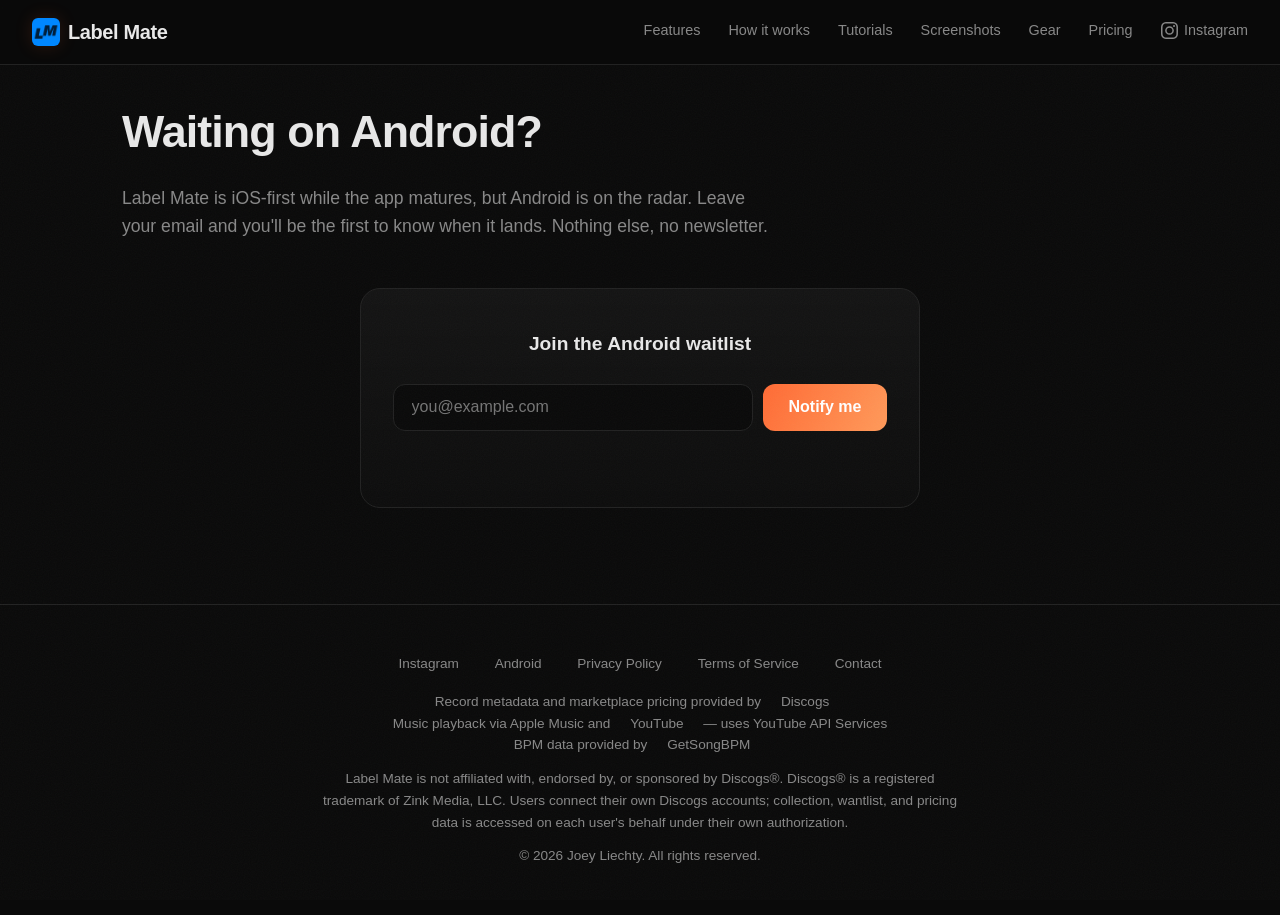
==== android.html @ 849da8e7 "Site: split into pages, add 1.8.8, Instagram clips, robots and sitemap index.html had grown to 60KB " ====
<!DOCTYPE html>
<html lang="en">
<head>
  <meta charset="UTF-8">
  <meta name="viewport" content="width=device-width, initial-scale=1.0">
  <title>Android - Label Mate</title>
  <meta name="description" content="Label Mate is iOS only for now. Join the waitlist to be told when an Android version is coming.">
  <meta property="og:title" content="Android - Label Mate">
  <meta property="og:description" content="Label Mate is iOS only for now. Join the waitlist to be told when an Android version is coming.">
  <meta property="og:type" content="website">
  <link rel="stylesheet" href="styles.css">
</head>
<body>
<nav>
  <a class="nav-brand" href="index.html"><img src="icon.png" alt="" class="nav-icon">Label&nbsp;Mate</a>
  <div class="nav-links">
    <a href="features.html">Features</a>
    <a href="how-it-works.html">How it works</a>
    <a href="tutorials.html">Tutorials</a>
    <a href="screenshots.html">Screenshots</a>
    <a href="gear.html">Gear</a>
    <a href="pricing.html">Pricing</a>
    <a class="nav-ig" href="https://www.instagram.com/labelmateapp/" target="_blank" rel="noopener" aria-label="Label Mate on Instagram"><svg viewBox="0 0 24 24" aria-hidden="true"><path d="M12 2.16c3.2 0 3.58.01 4.85.07 1.17.05 1.8.25 2.23.41.56.22.96.48 1.38.9.42.42.68.82.9 1.38.16.42.36 1.06.41 2.23.06 1.27.07 1.65.07 4.85s-.01 3.58-.07 4.85c-.05 1.17-.25 1.8-.41 2.23-.22.56-.48.96-.9 1.38-.42.42-.82.68-1.38.9-.42.16-1.06.36-2.23.41-1.27.06-1.65.07-4.85.07s-3.58-.01-4.85-.07c-1.17-.05-1.8-.25-2.23-.41-.56-.22-.96-.48-1.38-.9-.42-.42-.68-.82-.9-1.38-.16-.42-.36-1.06-.41-2.23-.06-1.27-.07-1.65-.07-4.85s.01-3.58.07-4.85c.05-1.17.25-1.8.41-2.23.22-.56.48-.96.9-1.38.42-.42.82-.68 1.38-.9.42-.16 1.06-.36 2.23-.41 1.27-.06 1.65-.07 4.85-.07M12 0C8.74 0 8.33.01 7.05.07 5.78.13 4.9.33 4.14.63c-.79.3-1.46.72-2.13 1.38C1.35 2.68.93 3.35.63 4.14.33 4.9.13 5.78.07 7.05.01 8.33 0 8.74 0 12s.01 3.67.07 4.95c.06 1.27.26 2.15.56 2.91.3.79.72 1.46 1.38 2.13.67.66 1.34 1.08 2.13 1.38.76.3 1.64.5 2.91.56C8.33 23.99 8.74 24 12 24s3.67-.01 4.95-.07c1.27-.06 2.15-.26 2.91-.56.79-.3 1.46-.72 2.13-1.38.66-.67 1.08-1.34 1.38-2.13.3-.76.5-1.64.56-2.91.06-1.28.07-1.69.07-4.95s-.01-3.67-.07-4.95c-.06-1.27-.26-2.15-.56-2.91-.3-.79-.72-1.46-1.38-2.13C21.32 1.35 20.65.93 19.86.63 19.1.33 18.22.13 16.95.07 15.67.01 15.26 0 12 0z"/><path d="M12 5.84A6.16 6.16 0 1 0 18.16 12 6.16 6.16 0 0 0 12 5.84zM12 16a4 4 0 1 1 4-4 4 4 0 0 1-4 4z"/><circle cx="18.41" cy="5.59" r="1.44"/></svg><span>Instagram</span></a>
  </div>
</nav>
<section id="android">
  <h2>Waiting on Android?</h2>
  <p>Label Mate is iOS-first while the app matures, but Android is on the radar. Leave your email and you'll be the first to know when it lands. Nothing else, no newsletter.</p>
  <div class="waitlist-card">
    <div class="waitlist-head">
      <h3 style="font-size: 1.2rem; font-weight: 700;">Join the Android waitlist</h3>
      <span class="waitlist-count" id="waitlist-count" hidden></span>
    </div>
    <form class="waitlist-form" id="waitlist-form" novalidate>
      <input type="email" id="waitlist-email" name="email" placeholder="you@example.com"
             autocomplete="email" inputmode="email" required aria-label="Email address">
      <button type="submit" id="waitlist-submit">Notify me</button>
    </form>
    <div class="waitlist-status" id="waitlist-status" role="status"></div>
  </div>
</section>
<footer id="site-footer">
  <div class="footer-links">
    <a href="https://www.instagram.com/labelmateapp/" target="_blank" rel="noopener">Instagram</a>
    <a href="android.html">Android</a>
    <a href="privacy.html">Privacy Policy</a>
    <a href="terms.html">Terms of Service</a>
    <a href="mailto:joeyliechty@gmail.com">Contact</a>
  </div>
  <p>Record metadata and marketplace pricing provided by <a href="https://www.discogs.com" target="_blank" rel="noopener">Discogs</a></p>
  <p>Music playback via Apple&nbsp;Music and <a href="https://www.youtube.com" target="_blank" rel="noopener">YouTube</a> — uses YouTube API Services</p>
  <p>BPM data provided by <a href="https://getsongbpm.com" target="_blank" rel="noopener">GetSongBPM</a></p>
  <p style="max-width: 640px; margin: 0.75rem auto 0;">Label Mate is not affiliated with, endorsed by, or sponsored by Discogs&reg;. Discogs&reg; is a registered trademark of Zink Media, LLC. Users connect their own Discogs accounts; collection, wantlist, and pricing data is accessed on each user's behalf under their own authorization.</p>
  <p style="margin-top: 0.75rem;">&copy; 2026 Joey Liechty. All rights reserved.</p>
</footer>
<script src="site.js"></script>
</body>
</html>
---- styles.css ----
:root {
      --bg: #0a0a0a;
      --surface: #141414;
      --border: #222;
      --text: #e8e8e8;
      --text-muted: #888;
      --accent: #ff6b35;
      --accent-glow: rgba(255, 107, 53, 0.15);
    }

    * { margin: 0; padding: 0; box-sizing: border-box; }

    body {
      font-family: -apple-system, BlinkMacSystemFont, 'SF Pro Display', 'Segoe UI', Roboto, sans-serif;
      background: var(--bg);
      color: var(--text);
      line-height: 1.6;
      -webkit-font-smoothing: antialiased;
    }

    /* Nav */
    nav {
      position: fixed;
      top: 0;
      width: 100%;
      padding: 1rem 2rem;
      background: rgba(10, 10, 10, 0.85);
      backdrop-filter: blur(20px);
      -webkit-backdrop-filter: blur(20px);
      border-bottom: 1px solid var(--border);
      z-index: 100;
      display: flex;
      justify-content: space-between;
      align-items: center;
    }

    .nav-brand {
      font-size: 1.25rem;
      font-weight: 700;
      letter-spacing: -0.02em;
      display: flex;
      align-items: center;
      gap: 0.5rem;
    }

    .nav-icon {
      width: 28px;
      height: 28px;
      border-radius: 6px;
    }

    .nav-links a {
      color: var(--text-muted);
      text-decoration: none;
      margin-left: 2rem;
      font-size: 0.9rem;
      transition: color 0.2s;
    }

    .nav-links a:hover { color: var(--text); }

    /* Hero */
    .hero {
      min-height: 100vh;
      display: flex;
      flex-direction: column;
      align-items: center;
      justify-content: center;
      text-align: center;
      padding: 6rem 2rem 4rem;
      background:
        radial-gradient(ellipse at 50% 0%, var(--accent-glow) 0%, transparent 60%),
        var(--bg);
    }

    .hero-icon {
      width: 120px;
      height: 120px;
      border-radius: 26px;
      margin-bottom: 2rem;
      box-shadow: 0 8px 32px rgba(0,0,0,0.4);
    }

    .hero h1 {
      font-size: clamp(2.5rem, 6vw, 4.5rem);
      font-weight: 800;
      letter-spacing: -0.03em;
      line-height: 1.1;
      margin-bottom: 1.5rem;
    }

    .hero h1 span { color: var(--accent); }

    .hero p {
      font-size: clamp(1.1rem, 2.5vw, 1.35rem);
      color: var(--text-muted);
      max-width: 600px;
      margin-bottom: 2.5rem;
    }

    .cta-group {
      display: flex;
      gap: 1rem;
      flex-wrap: wrap;
      justify-content: center;
    }

    .cta {
      display: inline-flex;
      align-items: center;
      gap: 0.5rem;
      padding: 0.9rem 2rem;
      border-radius: 12px;
      font-size: 1rem;
      font-weight: 600;
      text-decoration: none;
      transition: transform 0.2s, box-shadow 0.2s;
    }

    .cta:hover { transform: translateY(-2px); }

    .cta-primary {
      background: var(--accent);
      color: #fff;
      box-shadow: 0 4px 20px rgba(255, 107, 53, 0.3);
    }

    .cta-primary:hover {
      box-shadow: 0 6px 28px rgba(255, 107, 53, 0.45);
    }

    .cta-secondary {
      background: var(--surface);
      color: var(--text);
      border: 1px solid var(--border);
    }

    /* Sections */
    section {
      padding: 6rem 2rem;
      max-width: 1100px;
      margin: 0 auto;
    }

    .section-label {
      text-transform: uppercase;
      font-size: 0.8rem;
      font-weight: 700;
      letter-spacing: 0.1em;
      color: var(--accent);
      margin-bottom: 0.75rem;
    }

    section h2 {
      font-size: clamp(1.8rem, 4vw, 2.8rem);
      font-weight: 700;
      letter-spacing: -0.02em;
      margin-bottom: 1rem;
    }

    section > p {
      color: var(--text-muted);
      font-size: 1.1rem;
      max-width: 650px;
      margin-bottom: 3rem;
    }

    /* Feature grid */
    .features {
      display: grid;
      grid-template-columns: repeat(auto-fit, minmax(300px, 1fr));
      gap: 1.5rem;
    }

    .feature-card {
      background: var(--surface);
      border: 1px solid var(--border);
      border-radius: 16px;
      padding: 2rem;
      transition: border-color 0.2s;
    }

    .feature-card:hover { border-color: #333; }

    .feature-icon {
      font-size: 1.75rem;
      margin-bottom: 1rem;
    }

    .feature-card h3 {
      font-size: 1.15rem;
      font-weight: 600;
      margin-bottom: 0.5rem;
    }

    .feature-card p {
      color: var(--text-muted);
      font-size: 0.95rem;
    }

    /* Pricing */
    .pricing-cards {
      display: grid;
      grid-template-columns: repeat(auto-fit, minmax(280px, 1fr));
      gap: 1.5rem;
      max-width: 700px;
    }

    .pricing-card {
      background: var(--surface);
      border: 1px solid var(--border);
      border-radius: 16px;
      padding: 2.5rem 2rem;
    }

    .pricing-card.featured {
      border-color: var(--accent);
      box-shadow: 0 0 40px var(--accent-glow);
    }

    .pricing-card h3 {
      font-size: 1.3rem;
      font-weight: 700;
      margin-bottom: 0.5rem;
    }

    .pricing-card .price {
      font-size: 2.5rem;
      font-weight: 800;
      letter-spacing: -0.03em;
    }

    .pricing-card .price span {
      font-size: 1rem;
      font-weight: 400;
      color: var(--text-muted);
    }

    .pricing-card ul {
      list-style: none;
      margin-top: 1.5rem;
    }

    .pricing-card li {
      padding: 0.4rem 0;
      color: var(--text-muted);
      font-size: 0.95rem;
    }

    .pricing-card li::before {
      content: "\2713 ";
      color: var(--accent);
      font-weight: 700;
    }

    /* Footer */
    footer {
      border-top: 1px solid var(--border);
      padding: 3rem 2rem;
      text-align: center;
      color: var(--text-muted);
      font-size: 0.85rem;
    }

    footer a {
      color: var(--text-muted);
      text-decoration: none;
      margin: 0 1rem;
      transition: color 0.2s;
    }

    footer a:hover { color: var(--text); }

    footer .footer-links { margin-bottom: 1rem; }

    /* Responsive */
    @media (max-width: 600px) {
      nav { padding: 0.75rem 1rem; }
      .nav-links a { margin-left: 1rem; font-size: 0.8rem; }
      section { padding: 4rem 1.25rem; }
      .hero { padding: 5rem 1.25rem 3rem; }
      .hero-icon { width: 90px; height: 90px; border-radius: 20px; }
    }
    /* ============================================================
       Visual polish: "wow" layer (overrides the rules above)
       ============================================================ */
    :root {
      --accent-2: #ff9a5a;
      --accent-3: #ffd23f;
    }

    html { scroll-behavior: smooth; }
    section[id], #how, #features, #pricing { scroll-margin-top: 90px; }

    /* Film grain over the whole page */
    body::after {
      content: "";
      position: fixed;
      inset: 0;
      z-index: 2;
      pointer-events: none;
      opacity: 0.035;
      background-image: url("data:image/svg+xml,%3Csvg xmlns='http://www.w3.org/2000/svg' width='140' height='140'%3E%3Cfilter id='n'%3E%3CfeTurbulence type='fractalNoise' baseFrequency='0.85' numOctaves='2' stitchTiles='stitch'/%3E%3C/filter%3E%3Crect width='100%25' height='100%25' filter='url(%23n)'/%3E%3C/svg%3E");
    }

    /* Sticky nav reacts to scroll */
    nav { transition: background 0.3s, box-shadow 0.3s; }
    nav.scrolled {
      background: rgba(10, 10, 10, 0.92);
      box-shadow: 0 10px 40px rgba(0, 0, 0, 0.55);
    }
    .nav-icon { box-shadow: 0 0 18px var(--accent-glow); }

    /* Hero: animated aurora background */
    .hero { position: relative; overflow: hidden; }
    .hero::before, .hero::after {
      content: "";
      position: absolute;
      border-radius: 50%;
      filter: blur(90px);
      z-index: 0;
      mix-blend-mode: screen;
      pointer-events: none;
    }
    .hero::before {
      width: 540px; height: 540px;
      left: -140px; top: -120px;
      background: radial-gradient(circle, rgba(255, 107, 53, 0.55), transparent 70%);
      animation: drift1 19s ease-in-out infinite alternate;
    }
    .hero::after {
      width: 520px; height: 520px;
      right: -160px; top: 30px;
      background: radial-gradient(circle, rgba(120, 90, 255, 0.32), transparent 70%);
      animation: drift2 23s ease-in-out infinite alternate;
    }
    .hero > * { position: relative; z-index: 1; }
    @keyframes drift1 { to { transform: translate(130px, 90px) scale(1.18); } }
    @keyframes drift2 { to { transform: translate(-110px, 70px) scale(1.12); } }

    /* Hero: vinyl record with the app icon as the label */
    .hero-visual {
      position: relative;
      width: clamp(190px, 42vw, 280px);
      aspect-ratio: 1;
      margin: 0 auto 2.5rem;
      animation: pop 1s cubic-bezier(0.2, 0.8, 0.2, 1) both;
    }
    .vinyl {
      width: 100%; height: 100%;
      border-radius: 50%;
      background:
        repeating-radial-gradient(circle at 50% 50%, rgba(255,255,255,0.05) 0 1px, rgba(0,0,0,0) 1px 4px),
        radial-gradient(circle at 50% 50%, #1c1c1c 0%, #0c0c0c 60%, #050505 100%);
      box-shadow:
        0 30px 80px rgba(0, 0, 0, 0.7),
        0 0 0 1px rgba(255, 255, 255, 0.04),
        inset 0 0 70px rgba(0, 0, 0, 0.85);
      position: relative;
    }
    .vinyl::before {
      content: "";
      position: absolute; inset: 0;
      border-radius: 50%;
      background: conic-gradient(from 0deg, transparent 0 42%, rgba(255, 255, 255, 0.14) 50%, transparent 58% 100%);
      mix-blend-mode: screen;
    }
    .vinyl-label {
      position: absolute; inset: 31%;
      border-radius: 50%;
      overflow: hidden;
      box-shadow: 0 0 0 5px rgba(0, 0, 0, 0.55), 0 12px 30px rgba(0, 0, 0, 0.5);
    }
    .vinyl-label img { width: 100%; height: 100%; object-fit: cover; display: block; }
    .vinyl-glow {
      position: absolute; inset: -28px;
      border-radius: 50%;
      z-index: -1;
      background: radial-gradient(circle, var(--accent-glow), transparent 70%);
      filter: blur(22px);
      animation: pulse 4s ease-in-out infinite;
    }
    @keyframes pulse { 0%, 100% { opacity: 0.55; } 50% { opacity: 1; } }
    @keyframes pop { from { opacity: 0; transform: scale(0.85); } to { opacity: 1; transform: none; } }

    /* Hero eyebrow pill */
    .hero-eyebrow {
      display: inline-flex;
      align-items: center;
      gap: 0.5rem;
      font-size: 0.8rem;
      font-weight: 600;
      color: var(--text);
      text-decoration: none;
      padding: 0.4rem 0.95rem;
      border-radius: 999px;
      border: 1px solid var(--border);
      background: rgba(255, 255, 255, 0.03);
      -webkit-backdrop-filter: blur(10px);
      backdrop-filter: blur(10px);
      margin-bottom: 1.75rem;
      transition: border-color 0.2s, transform 0.2s;
    }
    .hero-eyebrow:hover { border-color: var(--accent); transform: translateY(-1px); }
    .hero-eyebrow .dot {
      width: 7px; height: 7px;
      border-radius: 50%;
      background: var(--accent);
      box-shadow: 0 0 10px var(--accent);
      animation: pulse 2s ease-in-out infinite;
    }

    /* Gradient hero accent + entrance */
    .hero h1 span {
      background: linear-gradient(120deg, var(--accent), var(--accent-2) 55%, var(--accent-3));
      -webkit-background-clip: text;
      background-clip: text;
      color: transparent;
      -webkit-text-fill-color: transparent;
    }
    .hero h1 span.hero-blue {
      background: linear-gradient(120deg, #4facfe, #3a7bd5 55%, #00d2ff);
      -webkit-background-clip: text;
      background-clip: text;
    }
    .hero-eyebrow, .hero h1, .hero p, .cta-group {
      animation: rise 0.85s cubic-bezier(0.2, 0.7, 0.2, 1) both;
    }
    .hero h1 { animation-delay: 0.08s; }
    .hero p { animation-delay: 0.16s; }
    .cta-group { animation-delay: 0.24s; }
    @keyframes rise { from { opacity: 0; transform: translateY(22px); } to { opacity: 1; transform: none; } }

    /* Gradient primary CTA */
    .cta-primary { background: linear-gradient(120deg, var(--accent), var(--accent-2)); }

    /* Glass feature cards */
    .feature-card {
      background: linear-gradient(180deg, rgba(255, 255, 255, 0.035), rgba(255, 255, 255, 0.012));
      -webkit-backdrop-filter: blur(8px);
      backdrop-filter: blur(8px);
      position: relative;
      overflow: hidden;
      transition: transform 0.28s ease, border-color 0.28s ease, box-shadow 0.28s ease;
    }
    .feature-card:hover {
      transform: translateY(-6px);
      box-shadow: 0 22px 50px rgba(0, 0, 0, 0.5);
    }
    .feature-icon { display: inline-block; transition: transform 0.28s ease; }
    .feature-card:hover .feature-icon { transform: scale(1.14) rotate(-4deg); }

    /* Milk crate of records — drawn, because no emoji is a record crate.
       Sized to sit on the same baseline as the emoji icons beside it. */
    .crate-glyph { width: 1.9rem; height: 1.9rem; vertical-align: -0.15em; }
    .tutorial summary .crate-glyph { width: 1.15rem; height: 1.15rem; vertical-align: -0.18em; margin-right: 0.15rem; }

    /* Waterfall step badges */
    #how .feature-icon {
      display: inline-flex;
      align-items: center;
      justify-content: center;
      width: 46px; height: 46px;
      border-radius: 50%;
      background: linear-gradient(135deg, var(--accent), var(--accent-2));
      color: #fff !important;
      font-size: 1.2rem;
      box-shadow: 0 8px 22px var(--accent-glow);
    }
    #how .feature-card:hover .feature-icon { transform: scale(1.1) rotate(0deg); }

    /* Pricing: featured ribbon + lift */
    .pricing-card.featured { position: relative; transform: scale(1.03); }
    .pricing-card.featured::before {
      content: "Most popular";
      position: absolute;
      top: -12px; left: 50%;
      transform: translateX(-50%);
      background: linear-gradient(120deg, var(--accent), var(--accent-2));
      color: #fff;
      font-size: 0.68rem;
      font-weight: 700;
      letter-spacing: 0.06em;
      text-transform: uppercase;
      padding: 0.32rem 0.85rem;
      border-radius: 999px;
      white-space: nowrap;
      box-shadow: 0 8px 22px var(--accent-glow);
    }

    /* Scroll-reveal */
    .pre-reveal {
      opacity: 0;
      transform: translateY(28px);
      transition: opacity 0.7s cubic-bezier(0.2, 0.7, 0.2, 1), transform 0.7s cubic-bezier(0.2, 0.7, 0.2, 1);
      transition-delay: var(--d, 0ms);
    }
    .pre-reveal.is-visible { opacity: 1; transform: none; }

    @media (max-width: 600px) {
      .pricing-card.featured { transform: none; }
    }

    @media (prefers-reduced-motion: reduce) {
      html { scroll-behavior: auto; }
      .vinyl, .vinyl-glow, .hero::before, .hero::after, .hero-eyebrow .dot,
      .hero-visual, .hero-eyebrow, .hero h1, .hero p, .cta-group { animation: none !important; }
      .pre-reveal { opacity: 1 !important; transform: none !important; transition: none !important; }
    }

    /* Screenshots gallery: horizontal snap strip */
    .gallery-strip {
      display: flex;
      gap: 1.25rem;
      overflow-x: auto;
      padding: 0.5rem 0.25rem 1.25rem;
      scroll-snap-type: x mandatory;
      -webkit-overflow-scrolling: touch;
      scrollbar-width: thin;
      scrollbar-color: var(--border) transparent;
    }
    .gallery-shot {
      flex: 0 0 auto;
      width: min(240px, 62vw);
      scroll-snap-align: start;
    }
    .gallery-shot img {
      width: 100%;
      display: block;
      border-radius: 22px;
      border: 1px solid var(--border);
      box-shadow: 0 16px 40px rgba(0, 0, 0, 0.5);
      transition: transform 0.25s ease, box-shadow 0.25s ease;
    }
    .gallery-shot:hover img {
      transform: translateY(-5px);
      box-shadow: 0 24px 55px rgba(0, 0, 0, 0.6);
    }
    .gallery-shot figcaption {
      margin-top: 0.6rem;
      font-size: 0.82rem;
      color: var(--text-muted);
      text-align: center;
    }

    /* Tutorials: accordion cards */
    .tutorial {
      background: linear-gradient(180deg, rgba(255, 255, 255, 0.035), rgba(255, 255, 255, 0.012));
      border: 1px solid var(--border);
      border-radius: 16px;
      margin-bottom: 1rem;
      overflow: hidden;
      transition: border-color 0.2s;
    }
    .tutorial[open] { border-color: #3a3a3a; }
    .tutorial summary {
      list-style: none;
      cursor: pointer;
      padding: 1.25rem 1.5rem;
      font-weight: 600;
      font-size: 1.05rem;
      display: flex;
      align-items: center;
      gap: 0.75rem;
      user-select: none;
    }
    .tutorial summary::-webkit-details-marker { display: none; }
    .tutorial summary::after {
      content: "+";
      margin-left: auto;
      color: var(--accent);
      font-size: 1.4rem;
      font-weight: 400;
      transition: transform 0.2s;
    }
    .tutorial[open] summary::after { transform: rotate(45deg); }
    .tutorial-body {
      padding: 0 1.5rem 1.5rem;
      color: var(--text-muted);
      font-size: 0.95rem;
    }
    .tutorial-body ol { margin: 0.25rem 0 0 1.25rem; }
    .tutorial-body li { padding: 0.3rem 0; }
    .tutorial-body li strong { color: var(--text); font-weight: 600; }
    .tutorial-body .tip {
      margin-top: 0.9rem;
      padding: 0.7rem 1rem;
      border-left: 3px solid var(--accent);
      background: rgba(255, 107, 53, 0.06);
      border-radius: 0 10px 10px 0;
      font-size: 0.88rem;
    }

    /* Android waitlist */
    #android .waitlist-card {
      background: linear-gradient(180deg, rgba(255, 255, 255, 0.04), rgba(255, 255, 255, 0.012));
      border: 1px solid var(--border);
      border-radius: 20px;
      padding: 2.5rem 2rem;
      max-width: 560px;
      text-align: center;
      margin: 0 auto;
    }
    .waitlist-form {
      display: flex;
      gap: 0.6rem;
      margin-top: 1.5rem;
      flex-wrap: wrap;
      justify-content: center;
    }
    .waitlist-form input[type="email"] {
      flex: 1 1 260px;
      padding: 0.85rem 1.1rem;
      border-radius: 12px;
      border: 1px solid var(--border);
      background: var(--bg);
      color: var(--text);
      font-size: 1rem;
      outline: none;
      transition: border-color 0.2s;
    }
    .waitlist-form input[type="email"]:focus { border-color: var(--accent); }
    .waitlist-form button {
      padding: 0.85rem 1.6rem;
      border: none;
      border-radius: 12px;
      background: linear-gradient(120deg, var(--accent), var(--accent-2));
      color: #fff;
      font-size: 1rem;
      font-weight: 600;
      cursor: pointer;
      transition: transform 0.2s, box-shadow 0.2s;
    }
    .waitlist-form button:hover { transform: translateY(-2px); box-shadow: 0 6px 24px rgba(255, 107, 53, 0.4); }
    .waitlist-form button:disabled { opacity: 0.6; cursor: default; transform: none; }
    .waitlist-head {
      display: flex;
      align-items: center;
      justify-content: center;
      gap: 0.75rem;
      flex-wrap: wrap;
    }
    .waitlist-count {
      font-size: 0.8rem;
      font-weight: 600;
      color: var(--accent);
      background: rgba(255, 107, 53, 0.12);
      border: 1px solid rgba(255, 107, 53, 0.35);
      border-radius: 999px;
      padding: 0.2rem 0.7rem;
      white-space: nowrap;
    }
    .waitlist-status { margin-top: 1rem; font-size: 0.9rem; min-height: 1.4em; }
    .waitlist-status.ok { color: #6fdc8c; }
    .waitlist-status.err { color: #ff8a8a; }

    /* ---- Multi-page shell (added when the single page was split) ---- */

    /* --- Nav layout --------------------------------------------------------
       The links were `inline` spaced with `margin-left`, and the active state
       was an ::after underline — a block box inside an inline box, which
       changed that one link's height. The row therefore sat at a different
       place on every page, depending on which link was current.

       Fixed by making the row a flex line with one gap, and by reserving the
       underline's space on EVERY link with a transparent bottom border. Moving
       between pages now changes only two colours, never a box size. */
    .nav-links {
      display: flex;
      align-items: center;
      gap: 1.75rem;
    }
    .nav-links a {
      margin-left: 0;
      display: inline-flex;
      align-items: center;
      white-space: nowrap;
      line-height: 1.4;
      padding-bottom: 2px;
      border-bottom: 2px solid transparent;
    }
    .nav-links a.is-active {
      color: var(--text);
      border-bottom-color: var(--accent);
    }
    nav { gap: 1rem; }
    .nav-brand { flex-shrink: 0; }

    /* Instagram: brand mark in the nav, so it reads as a destination rather
       than another section anchor. */
    .nav-ig {
      display: inline-flex;
      align-items: center;
      gap: 0.4rem;
      color: var(--text-muted);
    }
    .nav-ig svg { width: 17px; height: 17px; fill: currentColor; }
    .nav-ig:hover { color: var(--accent); }

    .ig-cta {
      display: flex;
      flex-wrap: wrap;
      align-items: center;
      justify-content: space-between;
      gap: 1.5rem;
      max-width: 1100px;
      margin: 0 auto;
      padding: 2rem;
      border: 1px solid var(--border);
      border-radius: 16px;
      background: linear-gradient(135deg, rgba(255,107,53,0.10), rgba(255,107,53,0.02));
    }
    .ig-cta h3 { font-size: 1.4rem; font-weight: 700; letter-spacing: -0.01em; }
    .ig-cta p { color: var(--text-muted); margin-top: 0.35rem; max-width: 46ch; }
    .ig-cta .cta { flex-shrink: 0; }
    .ig-handle {
      display: inline-flex;
      align-items: center;
      gap: 0.5rem;
    }
    .ig-handle svg { width: 22px; height: 22px; fill: var(--accent); }

    /* Instagram's embed.js swaps each blockquote for an iframe of a fixed
       min-width (326px). The grid tracks have to be at least that or the
       iframes overflow their column on narrow screens. */
    .ig-grid {
      display: grid;
      grid-template-columns: repeat(auto-fill, minmax(326px, 1fr));
      gap: 1.25rem;
      align-items: start;
    }
    .ig-grid .instagram-media { margin: 0 auto !important; min-width: 0 !important; }
    @media (max-width: 400px) {
      .ig-grid { grid-template-columns: 1fr; }
    }

    /* What's new band on the landing page. */
    .whatsnew {
      border: 1px solid var(--border);
      border-radius: 16px;
      background: var(--surface);
      padding: 2rem;
    }
    .whatsnew .version {
      font-size: 0.8rem;
      font-weight: 700;
      letter-spacing: 0.1em;
      text-transform: uppercase;
      color: var(--accent);
    }
    .whatsnew h3 { font-size: 1.5rem; font-weight: 700; margin: 0.5rem 0 1.25rem; }
    .whatsnew dl { display: grid; gap: 1.1rem; }
    .whatsnew dt { font-weight: 650; margin-bottom: 0.2rem; }
    .whatsnew dd { color: var(--text-muted); }
    .whatsnew .minor {
      margin-top: 1.5rem;
      padding-top: 1.25rem;
      border-top: 1px solid var(--border);
      color: var(--text-muted);
    }
    .whatsnew .minor li { margin-left: 1.1rem; margin-bottom: 0.4rem; }

    /* Anchor resets for elements that only BECAME links when the single page
       was split into many. `.nav-brand` was a div and the landing cards did not
       exist, so nothing above stops the browser's default blue underline on
       them — every other anchor on the site is either `.nav-links a`, `.cta` or
       `footer a`, all of which already set their own colour. */
    a.nav-brand,
    a.feature-card {
      color: inherit;
      text-decoration: none;
    }
    a.feature-card { display: block; }
    a.feature-card:hover h3 { color: var(--accent); }

    /* --- Nav on small screens ---------------------------------------------
       Six labels plus the word "Instagram" do not fit a phone. Kept to ONE
       scrolling row rather than wrapping to two, because the nav is
       position:fixed — a taller nav would sit over the content, and every
       section's top padding would have to be retuned to match it. Scrolling
       keeps the height constant, so nothing else has to move. */
    @media (max-width: 760px) {
      .nav-links {
        gap: 1.15rem;
        overflow-x: auto;
        overscroll-behavior-x: contain;
        -webkit-overflow-scrolling: touch;
        scrollbar-width: none;
        /* Room for the fade below, so the last link is not clipped mid-letter. */
        padding-right: 0.5rem;
        /* The border-bottom needs vertical room inside a scroller. */
        padding-bottom: 2px;
      }
      .nav-links::-webkit-scrollbar { display: none; }
      .nav-links a { font-size: 0.82rem; }
      /* Icon only. The word costs more width than any page link, and the mark
         is recognisable on its own. */
      .nav-ig span { display: none; }
      .nav-ig svg { width: 19px; height: 19px; }
      /* Hint that the row scrolls, instead of the links just ending at the edge. */
      nav {
        -webkit-mask-image: linear-gradient(to right, #000 88%, transparent);
        mask-image: linear-gradient(to right, #000 88%, transparent);
      }
    }

    @media (max-width: 420px) {
      .nav-brand { font-size: 1.05rem; }
      .nav-icon { width: 24px; height: 24px; }
      .nav-links { gap: 0.95rem; }
    }
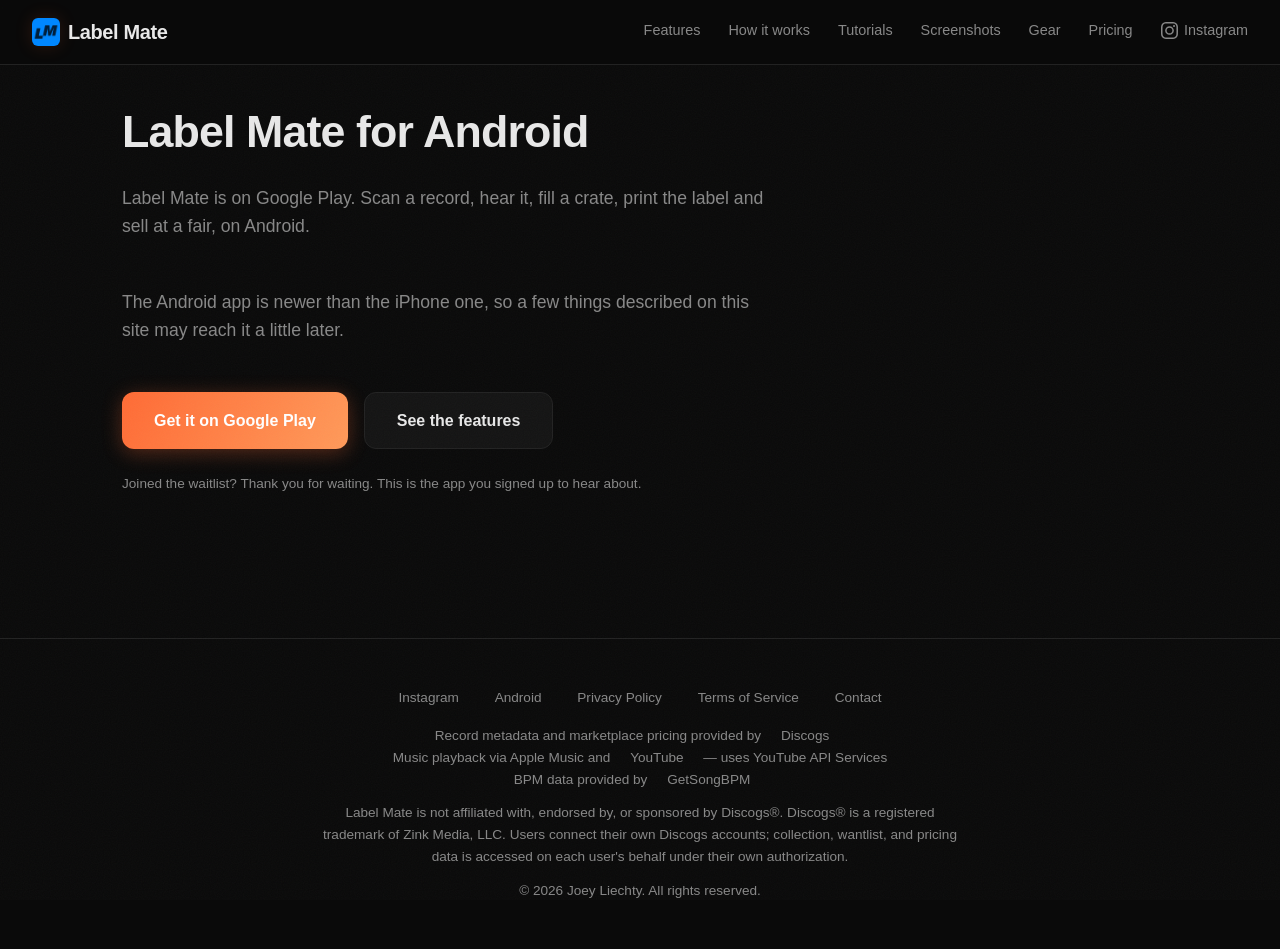
==== commit f2d5943c: "Site: 2.0, Label Mate for Android, and the Clabel printers The home page gets a Google Play button b" ====
--- a/android.html
+++ b/android.html
@@ -4,9 +4,9 @@
   <meta charset="UTF-8">
   <meta name="viewport" content="width=device-width, initial-scale=1.0">
   <title>Android - Label Mate</title>
-  <meta name="description" content="Label Mate is iOS only for now. Join the waitlist to be told when an Android version is coming.">
+  <meta name="description" content="Label Mate for Android is on Google Play. Scan a record, hear the music, print a label.">
   <meta property="og:title" content="Android - Label Mate">
-  <meta property="og:description" content="Label Mate is iOS only for now. Join the waitlist to be told when an Android version is coming.">
+  <meta property="og:description" content="Label Mate for Android is on Google Play. Scan a record, hear the music, print a label.">
   <meta property="og:type" content="website">
   <link rel="stylesheet" href="styles.css">
 </head>
@@ -24,20 +24,14 @@
   </div>
 </nav>
 <section id="android">
-  <h2>Waiting on Android?</h2>
-  <p>Label Mate is iOS-first while the app matures, but Android is on the radar. Leave your email and you'll be the first to know when it lands. Nothing else, no newsletter.</p>
-  <div class="waitlist-card">
-    <div class="waitlist-head">
-      <h3 style="font-size: 1.2rem; font-weight: 700;">Join the Android waitlist</h3>
-      <span class="waitlist-count" id="waitlist-count" hidden></span>
-    </div>
-    <form class="waitlist-form" id="waitlist-form" novalidate>
-      <input type="email" id="waitlist-email" name="email" placeholder="you@example.com"
-             autocomplete="email" inputmode="email" required aria-label="Email address">
-      <button type="submit" id="waitlist-submit">Notify me</button>
-    </form>
-    <div class="waitlist-status" id="waitlist-status" role="status"></div>
+  <h2>Label Mate for Android</h2>
+  <p>Label Mate is on Google Play. Scan a record, hear it, fill a crate, print the label and sell at a fair, on Android.</p>
+  <p>The Android app is newer than the iPhone one, so a few things described on this site may reach it a little later.</p>
+  <div class="cta-group" style="justify-content: flex-start;">
+    <a href="https://play.google.com/store/apps/details?id=com.labelmate" class="cta cta-primary">Get it on Google Play</a>
+    <a href="features.html" class="cta cta-secondary">See the features</a>
   </div>
+  <p style="max-width: 650px; margin-top: 1.5rem; font-size: 0.85rem; color: var(--text-muted);">Joined the waitlist? Thank you for waiting. This is the app you signed up to hear about.</p>
 </section>
 <footer id="site-footer">
   <div class="footer-links">
--- a/styles.css
+++ b/styles.css
@@ -9,6 +9,16 @@
     }
 
     * { margin: 0; padding: 0; box-sizing: border-box; }
+
+    code {
+      font-family: ui-monospace, 'SF Mono', Menlo, monospace;
+      font-size: 0.9em;
+      padding: 0.1em 0.35em;
+      border-radius: 4px;
+      background: var(--surface);
+      border: 1px solid var(--border);
+      color: var(--text);
+    }
 
     body {
       font-family: -apple-system, BlinkMacSystemFont, 'SF Pro Display', 'Segoe UI', Roboto, sans-serif;
@@ -591,69 +601,6 @@
       font-size: 0.88rem;
     }
 
-    /* Android waitlist */
-    #android .waitlist-card {
-      background: linear-gradient(180deg, rgba(255, 255, 255, 0.04), rgba(255, 255, 255, 0.012));
-      border: 1px solid var(--border);
-      border-radius: 20px;
-      padding: 2.5rem 2rem;
-      max-width: 560px;
-      text-align: center;
-      margin: 0 auto;
-    }
-    .waitlist-form {
-      display: flex;
-      gap: 0.6rem;
-      margin-top: 1.5rem;
-      flex-wrap: wrap;
-      justify-content: center;
-    }
-    .waitlist-form input[type="email"] {
-      flex: 1 1 260px;
-      padding: 0.85rem 1.1rem;
-      border-radius: 12px;
-      border: 1px solid var(--border);
-      background: var(--bg);
-      color: var(--text);
-      font-size: 1rem;
-      outline: none;
-      transition: border-color 0.2s;
-    }
-    .waitlist-form input[type="email"]:focus { border-color: var(--accent); }
-    .waitlist-form button {
-      padding: 0.85rem 1.6rem;
-      border: none;
-      border-radius: 12px;
-      background: linear-gradient(120deg, var(--accent), var(--accent-2));
-      color: #fff;
-      font-size: 1rem;
-      font-weight: 600;
-      cursor: pointer;
-      transition: transform 0.2s, box-shadow 0.2s;
-    }
-    .waitlist-form button:hover { transform: translateY(-2px); box-shadow: 0 6px 24px rgba(255, 107, 53, 0.4); }
-    .waitlist-form button:disabled { opacity: 0.6; cursor: default; transform: none; }
-    .waitlist-head {
-      display: flex;
-      align-items: center;
-      justify-content: center;
-      gap: 0.75rem;
-      flex-wrap: wrap;
-    }
-    .waitlist-count {
-      font-size: 0.8rem;
-      font-weight: 600;
-      color: var(--accent);
-      background: rgba(255, 107, 53, 0.12);
-      border: 1px solid rgba(255, 107, 53, 0.35);
-      border-radius: 999px;
-      padding: 0.2rem 0.7rem;
-      white-space: nowrap;
-    }
-    .waitlist-status { margin-top: 1rem; font-size: 0.9rem; min-height: 1.4em; }
-    .waitlist-status.ok { color: #6fdc8c; }
-    .waitlist-status.err { color: #ff8a8a; }
-
     /* ---- Multi-page shell (added when the single page was split) ---- */
 
     /* --- Nav layout --------------------------------------------------------
@@ -664,7 +611,7 @@
 
        Fixed by making the row a flex line with one gap, and by reserving the
        underline's space on EVERY link with a transparent bottom border. Moving
-       between pages now changes only two colours, never a box size. */
+       between pages now changes only two colors, never a box size. */
     .nav-links {
       display: flex;
       align-items: center;
@@ -764,7 +711,7 @@
        was split into many. `.nav-brand` was a div and the landing cards did not
        exist, so nothing above stops the browser's default blue underline on
        them — every other anchor on the site is either `.nav-links a`, `.cta` or
-       `footer a`, all of which already set their own colour. */
+       `footer a`, all of which already set their own color. */
     a.nav-brand,
     a.feature-card {
       color: inherit;
